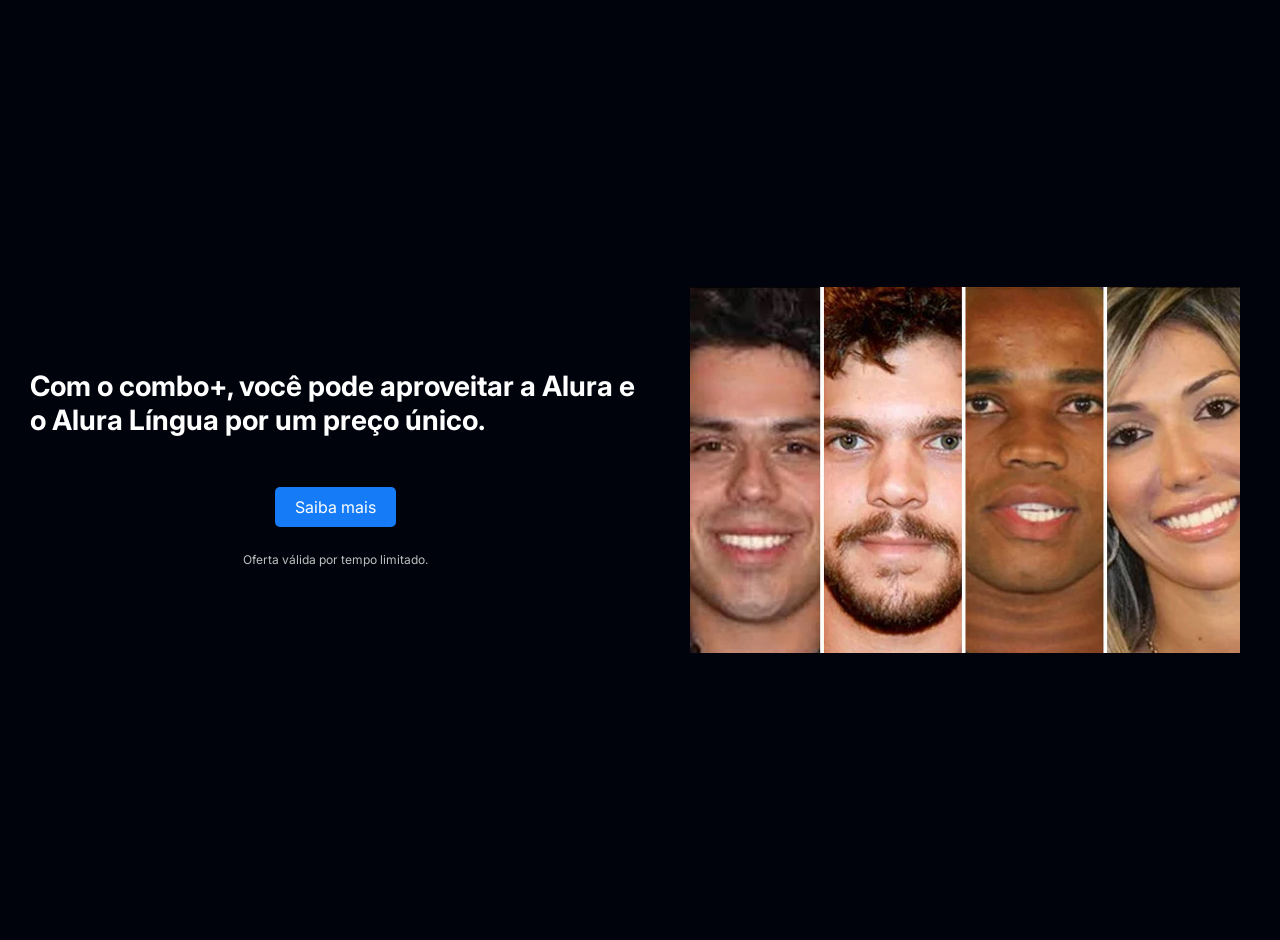
==== praticando Html CSS/index.html @ 960b6c4d "Praticando" ====
<!DOCTYPE html>
<html lang="pt-br">
<head>
    <meta charset="UTF-8">
    <meta name="viewport" content="width=device-width, initial-scale=1.0">
    <link rel="stylesheet" href="styles.css">
    <link rel="preconnect" href="https://fonts.googleapis.com">
    <link rel="preconnect" href="https://fonts.gstatic.com" crossorigin>
    <link href="https://fonts.googleapis.com/css2?family=Inter:wght@400;700&display=swap" rel="stylesheet">
    <title>Html CSS</title>
</head>
<body>
    <header></header>
    <main>
        <section class = "container principal">
            <div class="container__texto">
                <h1 class="container__titulo">Com o combo+, você pode aproveitar a Alura e o Alura Língua por um preço único.</h1>
                <a href="www.alura.com.br" class = "container__botao">Saiba mais</a>
                <div class="container__aviso">
                    <p>Oferta válida por tempo limitado.</p>
                </div>
            </div>
            <img id = "rostos" src="IMG/rostos.jpg" alt="Rostos de pessoas sorrindo">
            
        </section>
    </main>
    <footer>
    </footer>
</body>
</html>
---- praticando Html CSS/styles.css ----
:root{
    --branco-principal: #ffffff;
    --cinza-secundario: #c0c0c0;
    --botao-azul: #167BF7;
    --cor-de-fundo: #00030C;
    --fonte-principal: 'Inter';
}

body{
    background-color: var(--cor-de-fundo);
    color: var(--branco-principal);
    font-family: var(--fonte-principal), Tahoma, Geneva, Verdana, sans-serif;
    font-size: 16px;
    font-weight: 400;
}

*{
    margin: 0;
    padding: 0;
}

.principal{
    display: flex;
    flex-direction: row;
    align-items: center;
    justify-content: center;
    gap: 20px;
    padding: 20px;
}

.container{
    height: 100vh;
}

.container__texto{
    display: flex;
    flex-direction: column;
    align-items: center;
    padding: 10px;
    text-decoration: none;
}

.container__botao{
    background-color: var(--botao-azul);
    color: var(--branco-principal);
    text-decoration: none;
    padding: 10px 20px;
    border-radius: 5px;
    margin: 50px 0 20px 0;
}

.container__aviso{
    color: var(--cinza-secundario);
    font-size:12px;
    padding: 5px;
    text-align: center;
}

.container__titulo{
    font-size: 28px;
    font-weight: 700;
}

#rostos{
    max-width: 550px;
    height: auto;
    margin: 10px 20px;
}
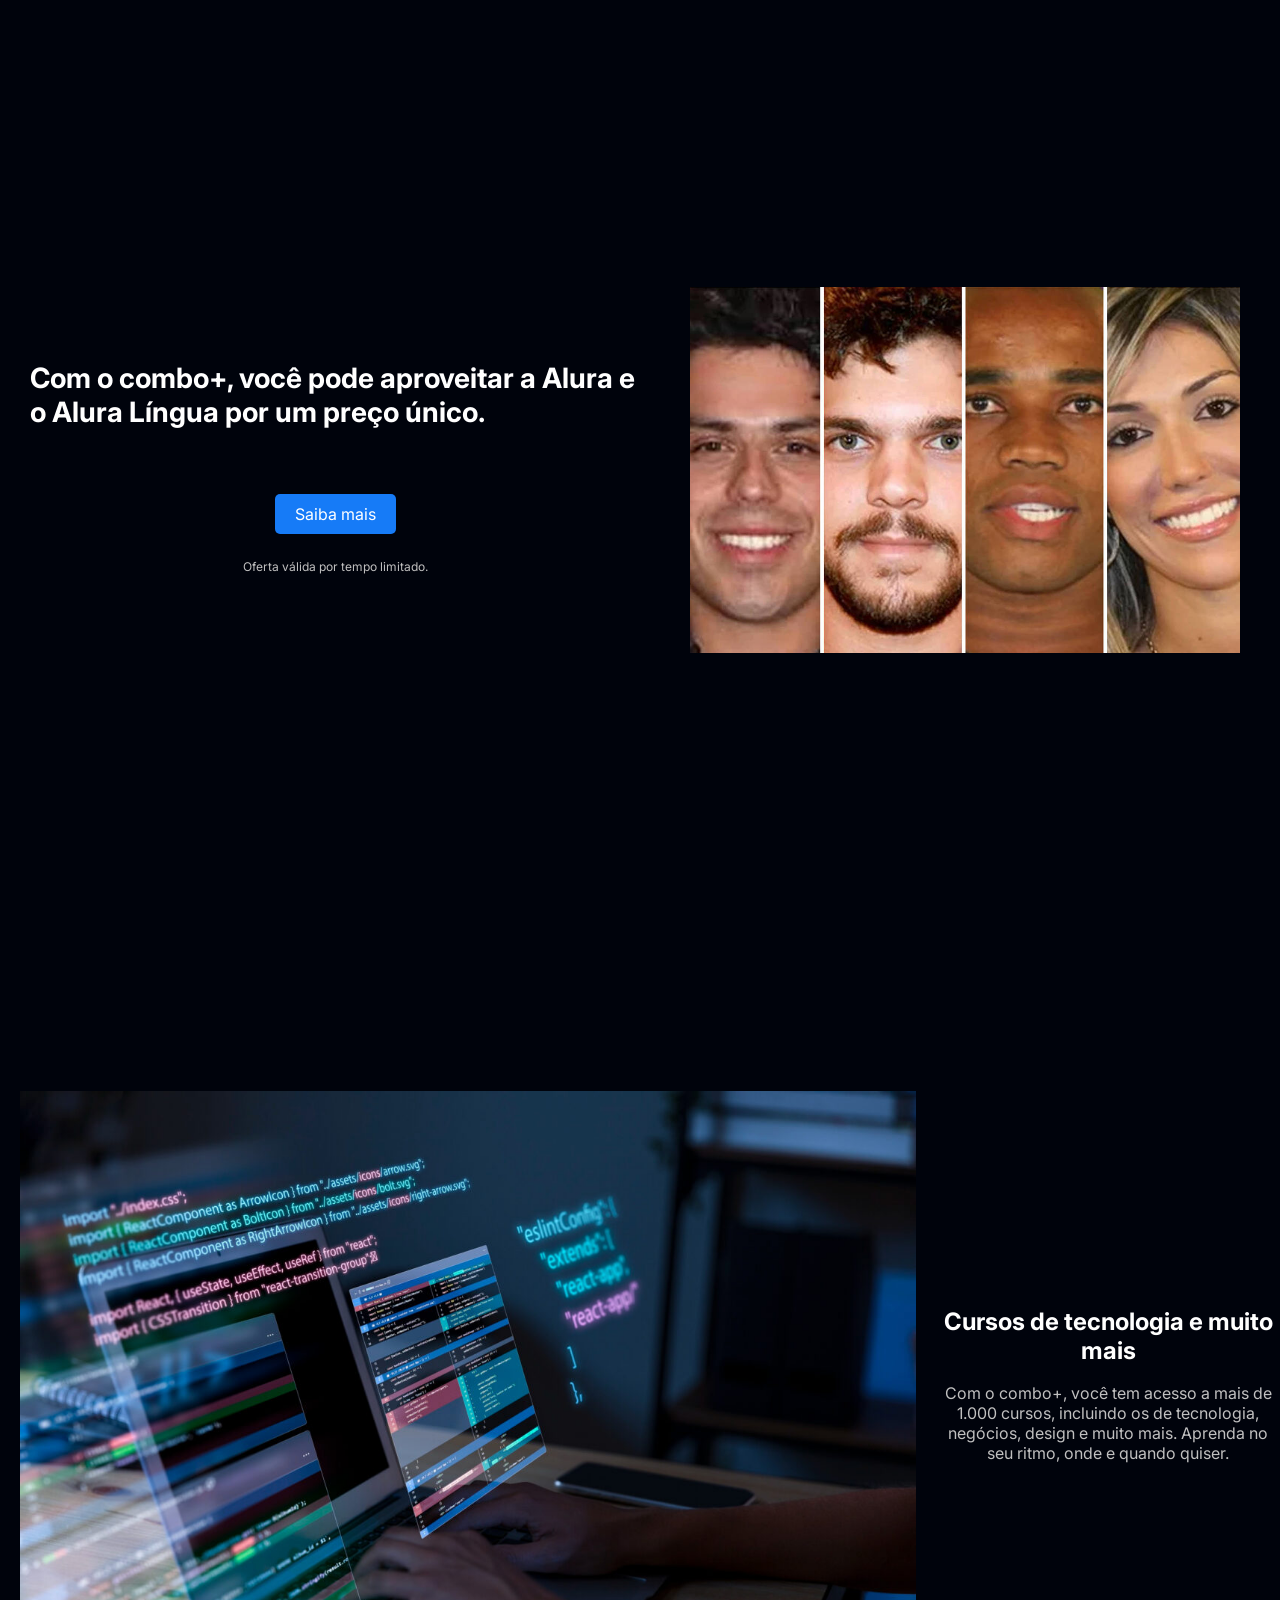
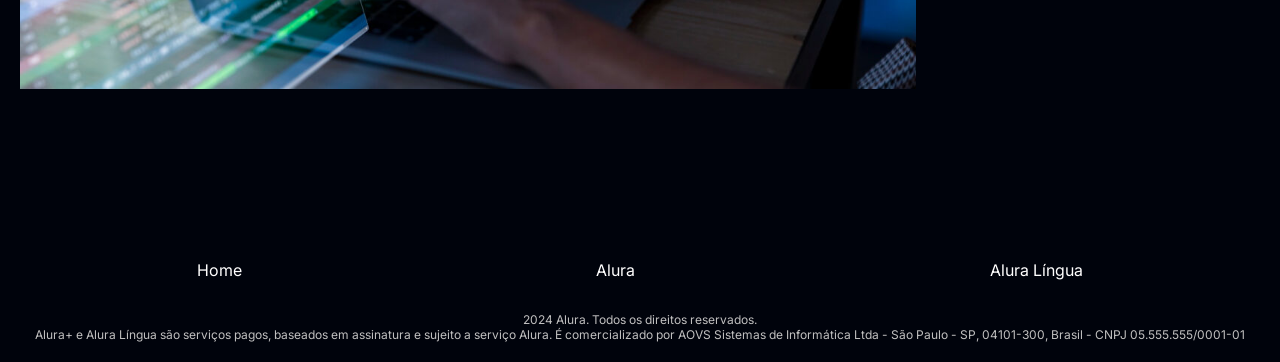
==== commit 9dd39749: "fim curso html-css" ====
--- a/praticando Html CSS/index.html
+++ b/praticando Html CSS/index.html
@@ -10,7 +10,9 @@
     <title>Html CSS</title>
 </head>
 <body>
-    <header></header>
+    <header>
+
+    </header>
     <main>
         <section class = "container principal">
             <div class="container__texto">
@@ -21,10 +23,28 @@
                 </div>
             </div>
             <img id = "rostos" src="IMG/rostos.jpg" alt="Rostos de pessoas sorrindo">
-            
+        </section>
+        <section class="container secundario">
+            <img src="/praticando Html CSS/IMG/tela_code.jpg" alt="Monitor com códigos" class="secundario__imagem">
+            <div class="container__descricao">
+                <h2 class="descricao__titulo">
+                    Cursos de tecnologia e muito mais 
+                </h2>
+                <p class="descricao__texto">
+                    Com o combo+, você tem acesso a mais de 1.000 cursos, incluindo os de tecnologia, negócios, design e muito mais. 
+                    Aprenda no seu ritmo, onde e quando quiser.
+                </p>
+            </div>
         </section>
     </main>
-    <footer>
+    <footer class="rodape">
+        <ul class="rodape__lista">
+            <li class="lista__link"><a href="#">Home</a></li>
+            <li class="lista__link"><a href="https://www.alura.com.br">Alura</a></li>
+            <li class="lista__link"><a href="https://www.aluralingua.com.br">Alura Língua</a></li>
+        </ul>
+        <p class="rodape__texto">2024 Alura. Todos os direitos reservados.</p>
+        <p class="rodape__texto">Alura+ e Alura Língua são serviços pagos, baseados em assinatura e sujeito a serviço Alura. É comercializado por AOVS Sistemas de Informática Ltda - São Paulo - SP, 04101-300, Brasil - CNPJ 05.555.555/0001-01 </p>
     </footer>
 </body>
 </html>
--- a/praticando Html CSS/styles.css
+++ b/praticando Html CSS/styles.css
@@ -59,6 +59,41 @@
 .container__titulo{
     font-size: 28px;
     font-weight: 700;
+    margin-bottom: 15px;
+}
+
+.container__descricao{
+    font-size: 16px;
+    font-weight: 400;
+    padding: 10px 0;
+    text-align: center;
+}
+
+.secundario{
+    display: flex;
+    flex-direction: row;
+    align-items: center;
+    justify-content: center;
+}
+
+.secundario__imagem{
+    max-width: 70%;
+    height: auto;
+    margin: 10px 20px;
+}
+
+.descricao__titulo{
+    font-size: 24px;
+    font-weight: 700;
+    margin-bottom: 0.3em;
+}
+
+.descricao__texto{
+    font-size: 16px;
+    font-weight: 400;
+    color: var(--cinza-secundario);
+    padding: 10px 0;
+    text-align: center;
 }
 
 #rostos{
@@ -66,3 +101,35 @@
     height: auto;
     margin: 10px 20px;
 }
+
+.rodape{
+    background-color: var(--cor-de-fundo);
+    color: var(--branco-principal);
+    text-align: center;
+    padding: 20px;
+}
+
+.rodape__lista{
+    list-style: none;
+    display: grid;
+    grid-template-columns: repeat(3, auto);
+    align-items: center;
+    margin-bottom: 2em;
+}
+
+.rodape__texto{
+    font-size: 12px;
+    color: var(--cinza-secundario);
+}
+
+.lista__link a{
+    color: var(--branco-principal);
+    text-decoration: none;
+    padding: 5px 10px;
+    border-radius: 5px;
+    transition: background-color 0.3s ease;
+}
+
+.lista__link a:hover{
+    color: var(--botao-azul);
+}
